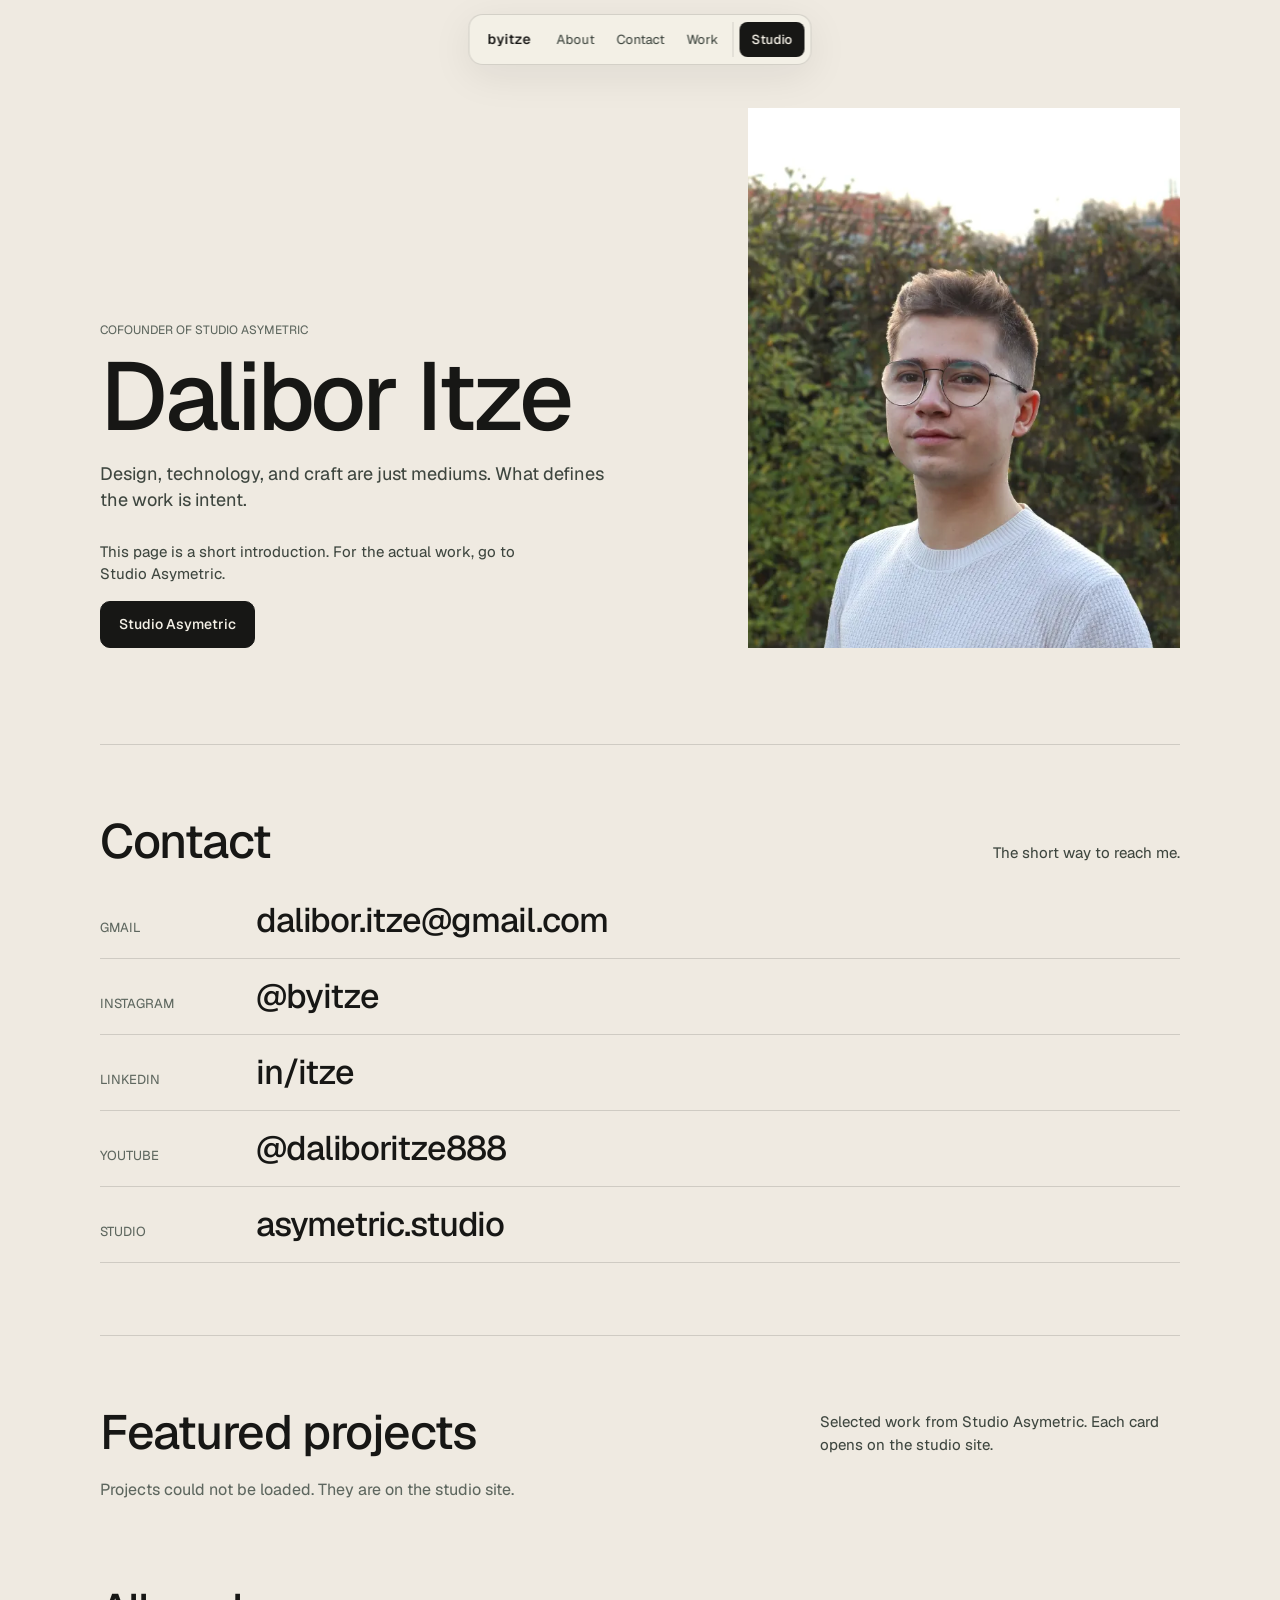
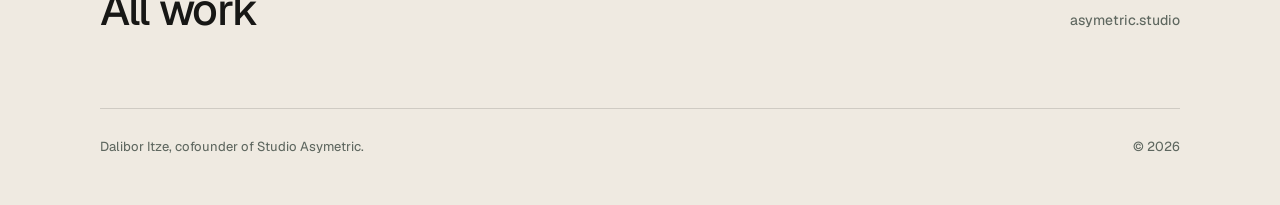
==== index.html @ c9abc685 "Add byitze.com one-pager with Coolify Dockerfile deploy. Personal landing page with CMS-backed featu" ====
<!DOCTYPE html>
<html lang="en">
<head>
  <meta charset="utf-8">
  <meta name="viewport" content="width=device-width, initial-scale=1">
  <title>Dalibor Itze — cofounder of Studio Asymetric</title>
  <meta name="author" content="Dalibor Itze">
  <meta name="description" content="Dalibor Itze is a cofounder of Studio Asymetric. A short page with a portrait, contact links, and featured studio projects.">
  <meta name="robots" content="index, follow, max-image-preview:large">
  <link rel="canonical" href="https://byitze.com/">
  <meta property="og:site_name" content="Dalibor Itze">
  <meta property="og:locale" content="en">
  <meta property="og:title" content="Dalibor Itze — cofounder of Studio Asymetric">
  <meta property="og:description" content="A short page about Dalibor Itze, with contact links and featured work from Studio Asymetric.">
  <meta property="og:image" content="https://byitze.com/images/dalibor-itze.webp">
  <meta property="og:url" content="https://byitze.com/">
  <meta property="og:type" content="profile">
  <meta name="twitter:card" content="summary">
  <meta name="twitter:title" content="Dalibor Itze — cofounder of Studio Asymetric">
  <meta name="twitter:description" content="A short page about Dalibor Itze, with contact links and featured work from Studio Asymetric.">
  <meta name="twitter:image" content="https://byitze.com/images/dalibor-itze.webp">
  <meta name="theme-color" content="#efeae1">
  <link rel="icon" href="/favicon.svg" type="image/svg+xml">
  <link rel="preload" href="/fonts/Geist-latin.woff2" as="font" type="font/woff2" crossorigin>
  <link rel="stylesheet" href="/css/site.css">
  <script type="application/ld+json">
  {
    "@context": "https://schema.org",
    "@graph": [
      {
        "@type": "Person",
        "@id": "https://byitze.com/#dalibor",
        "name": "Dalibor Itze",
        "url": "https://byitze.com/",
        "image": "https://byitze.com/images/dalibor-itze.webp",
        "jobTitle": "Cofounder",
        "email": "mailto:hello@byitze.com",
        "worksFor": { "@id": "https://byitze.com/#studio" },
        "sameAs": [
          "https://www.instagram.com/byitze/",
          "https://www.linkedin.com/in/itze/",
          "https://www.youtube.com/@daliboritze888",
          "https://asymetric.studio/"
        ]
      },
      {
        "@type": "Organization",
        "@id": "https://byitze.com/#studio",
        "name": "Studio Asymetric",
        "url": "https://asymetric.studio/"
      },
      {
        "@type": "WebSite",
        "@id": "https://byitze.com/#website",
        "url": "https://byitze.com/",
        "name": "Dalibor Itze",
        "inLanguage": "en",
        "description": "A short page about Dalibor Itze, cofounder of Studio Asymetric."
      }
    ]
  }
  </script>
</head>
<body>
  <a class="skip" href="#about">Skip to content</a>

  <header class="nav">
    <a class="brand" href="#about">byitze</a>
    <nav class="nav-links" aria-label="Page">
      <a href="#about">About</a>
      <a href="#contact">Contact</a>
      <a href="#work">Work</a>
    </nav>
    <a class="nav-studio" href="https://asymetric.studio/">Studio</a>
  </header>

  <main>
    <section class="intro" id="about">
      <div class="intro-copy">
        <p class="kicker">Cofounder of Studio Asymetric</p>
        <h1>Dalibor Itze</h1>
        <p class="lede">Design, technology, and craft are just mediums. What defines the work is intent.</p>
        <div class="intro-cta">
          <p class="intro-cta-text">This page is a short introduction. For the actual work, go to Studio Asymetric.</p>
          <a class="btn btn-primary" href="https://asymetric.studio/work/">Studio Asymetric</a>
        </div>
      </div>
      <figure class="portrait">
        <img src="/images/dalibor-itze.webp" alt="Dalibor Itze" width="750" height="1200">
      </figure>
    </section>

    <section class="block" id="contact">
      <div class="block-head">
        <h2>Contact</h2>
        <p>The short way to reach me.</p>
      </div>
      <ul class="tree">
        <li>
          <a href="mailto:dalibor.itze@gmail.com">
            <span class="tree-label">Gmail</span>
            <span class="tree-value">dalibor.itze@gmail.com</span>
          </a>
        </li>
        <li>
          <a href="https://www.instagram.com/byitze/">
            <span class="tree-label">Instagram</span>
            <span class="tree-value">@byitze</span>
          </a>
        </li>
        <li>
          <a href="https://www.linkedin.com/in/itze/">
            <span class="tree-label">LinkedIn</span>
            <span class="tree-value">in/itze</span>
          </a>
        </li>
        <li>
          <a href="https://www.youtube.com/@daliboritze888">
            <span class="tree-label">YouTube</span>
            <span class="tree-value">@daliboritze888</span>
          </a>
        </li>
        <li>
          <a href="https://asymetric.studio/">
            <span class="tree-label">Studio</span>
            <span class="tree-value">asymetric.studio</span>
          </a>
        </li>
      </ul>
    </section>

    <section class="block" id="work">
      <div class="block-head">
        <h2>Featured projects</h2>
        <p>Selected work from Studio Asymetric. Each card opens on the studio site.</p>
      </div>
      <div id="projects" class="projects" aria-live="polite">
        <p class="status">Loading projects.</p>
      </div>
      <noscript>
        <p class="status"><a href="https://asymetric.studio/work/">See the work on asymetric.studio</a></p>
      </noscript>
      <a class="all-work" href="https://asymetric.studio/work/">
        <span>All work</span>
        <span class="all-work-go">asymetric.studio</span>
      </a>
    </section>
  </main>

  <footer class="footer">
    <p>Dalibor Itze, cofounder of Studio Asymetric.</p>
    <p>© <span id="year">2026</span></p>
  </footer>

  <script src="/js/site.js"></script>
</body>
</html>
---- css/site.css ----
@font-face {
  font-family: Geist;
  src: url("/fonts/Geist-latin.woff2") format("woff2");
  font-weight: 100 900;
  font-style: normal;
  font-display: swap;
  unicode-range: U+0000-00FF, U+0131, U+0152-0153, U+02BB-02BC, U+02C6, U+02DA, U+02DC, U+0304, U+0308, U+0329, U+2000-206F, U+20AC, U+2122, U+2191, U+2193, U+2212, U+2215, U+FEFF, U+FFFD;
}

@font-face {
  font-family: Geist;
  src: url("/fonts/Geist-latin-ext.woff2") format("woff2");
  font-weight: 100 900;
  font-style: normal;
  font-display: swap;
  unicode-range: U+0100-02BA, U+02BD-02C5, U+02C7-02CC, U+02CE-02D7, U+02DD-02FF, U+0304, U+0308, U+0329, U+1D00-1DBF, U+1E00-1E9F, U+1EF2-1EFF, U+2020, U+20A0-20AB, U+20AD-20C0, U+2113, U+2C60-2C7F, U+A720-A7FF;
}

:root {
  --paper: #efeae1;
  --sheet: #e7e1d6;
  --plaster: #e6e0d4;
  --cream: #f4f0e6;
  --ink: #171715;
  --muted: #5e675f;
  --body: #3e463f;
  --line: rgba(20, 20, 19, 0.14);
  --red: #e23b2a;
  --nav-h: 76px;
  color-scheme: light;
}

*,
*::before,
*::after { box-sizing: border-box; }

html {
  scroll-behavior: smooth;
  scroll-padding-top: 96px;
}

body {
  margin: 0;
  background: var(--paper);
  color: var(--ink);
  font-family: Geist, "Segoe UI", system-ui, sans-serif;
  font-weight: 430;
  font-size: 16px;
  line-height: 1.5;
  text-rendering: optimizeLegibility;
}

::selection {
  background: var(--red);
  color: var(--cream);
}

:focus-visible {
  outline: 2px solid var(--red);
  outline-offset: 3px;
}

img { max-width: 100%; height: auto; display: block; }

a { color: inherit; }

.skip {
  position: absolute;
  left: 12px;
  top: -48px;
  background: var(--ink);
  color: var(--cream);
  padding: 8px 12px;
  z-index: 40;
}

.skip:focus { top: 10px; }

.nav {
  position: fixed;
  top: 14px;
  left: 50%;
  transform: translateX(-50%);
  z-index: 20;
  width: max-content;
  max-width: calc(100% - 20px);
  display: flex;
  align-items: center;
  gap: 4px;
  padding: 6px;
  border-radius: 14px;
  background: rgba(244, 240, 230, 0.92);
  border: 1px solid var(--line);
  box-shadow: 0 10px 40px rgba(23, 23, 21, 0.08);
  backdrop-filter: blur(16px);
}

.brand,
.nav-links a,
.nav-studio {
  text-decoration: none;
  border-radius: 8px;
}

.brand {
  padding: 8px 12px;
  font-size: 14px;
  font-weight: 560;
}

.nav-links {
  display: flex;
  align-items: center;
  gap: 2px;
  padding-right: 4px;
  border-right: 1px solid var(--line);
}

.nav-links a {
  padding: 8px 10px;
  font-size: 13px;
  color: var(--body);
}

.nav-links a:hover,
.brand:hover {
  background: rgba(23, 23, 21, 0.06);
  color: var(--ink);
}

.nav-studio {
  margin-left: 2px;
  padding: 8px 12px;
  background: var(--ink);
  color: var(--cream);
  font-size: 13px;
  font-weight: 520;
}

.nav-studio:hover {
  background: var(--red);
  color: var(--cream);
}

main {
  width: min(1080px, calc(100% - 40px));
  margin: 0 auto;
  padding-top: 108px;
}

.intro {
  display: grid;
  grid-template-columns: minmax(0, 1.15fr) minmax(240px, 0.85fr);
  gap: clamp(28px, 5vw, 72px);
  align-items: end;
  padding-bottom: clamp(48px, 8vw, 96px);
}

.kicker {
  margin: 0 0 14px;
  font-size: 12px;
  text-transform: uppercase;
  letter-spacing: 0;
  color: var(--muted);
}

h1 {
  margin: 0;
  font-size: clamp(56px, 8vw, 96px);
  font-weight: 500;
  line-height: 0.9;
  letter-spacing: -0.035em;
}

.lede {
  max-width: 28em;
  margin: 22px 0 0;
  color: var(--body);
  font-size: 18px;
  line-height: 1.45;
}

.intro-cta {
  margin-top: 28px;
  max-width: 28em;
}

.intro-cta-text {
  margin: 0 0 16px;
  color: var(--body);
  font-size: 15px;
  line-height: 1.45;
}

.btn {
  display: inline-block;
  padding: 12px 18px;
  border-radius: 10px;
  font-size: 14px;
  font-weight: 520;
  text-decoration: none;
  border: 1px solid transparent;
}

.btn-primary {
  background: var(--ink);
  color: var(--cream);
  border-color: var(--ink);
}

.btn-primary:hover {
  background: var(--red);
  border-color: var(--red);
  color: var(--cream);
}

.portrait {
  margin: 0;
  background: var(--plaster);
}

.portrait img {
  width: 100%;
  aspect-ratio: 4 / 5;
  object-fit: cover;
  object-position: center 18%;
}

.block {
  padding: clamp(36px, 6vw, 72px) 0;
  border-top: 1px solid var(--line);
}

.block-head {
  display: grid;
  grid-template-columns: 1fr 1fr;
  gap: 24px;
  align-items: end;
  margin-bottom: 8px;
}

.block-head h2 {
  margin: 0;
  font-size: clamp(32px, 4vw, 48px);
  font-weight: 500;
  letter-spacing: -0.03em;
  line-height: 1;
}

.block-head p {
  margin: 0;
  max-width: 36ch;
  justify-self: end;
  color: var(--body);
  font-size: 15px;
}

.tree {
  list-style: none;
  margin: 18px 0 0;
  padding: 0;
}

.tree a {
  display: grid;
  grid-template-columns: 140px 1fr;
  gap: 16px;
  align-items: baseline;
  padding: 18px 0;
  border-bottom: 1px solid var(--line);
  text-decoration: none;
}

.tree-label {
  font-size: 13px;
  text-transform: uppercase;
  color: var(--muted);
}

.tree-value {
  font-size: clamp(22px, 3vw, 34px);
  font-weight: 500;
  letter-spacing: -0.03em;
  line-height: 1.15;
}

.tree a:hover .tree-value { color: var(--red); }

.projects { min-height: 80px; }

.status {
  margin: 22px 0;
  color: var(--muted);
}

.status a { color: var(--ink); }

.card {
  display: grid;
  grid-template-columns: 168px minmax(0, 1fr) auto;
  gap: 22px;
  align-items: center;
  padding: 16px 0;
  border-bottom: 1px solid var(--line);
  text-decoration: none;
  color: inherit;
}

.card-media {
  background: var(--plaster);
  overflow: hidden;
  aspect-ratio: 16 / 10;
}

.card-media img {
  width: 100%;
  height: 100%;
  object-fit: cover;
  transition: transform 0.7s cubic-bezier(0.22, 1, 0.36, 1);
}

.card:hover .card-media img { transform: scale(1.04); }

.card-type {
  margin: 0 0 4px;
  font-size: 12px;
  text-transform: uppercase;
  color: var(--muted);
}

.card-title {
  margin: 0;
  font-size: clamp(22px, 2.4vw, 32px);
  font-weight: 500;
  letter-spacing: -0.03em;
  line-height: 1.1;
}

.card-meta {
  margin: 6px 0 0;
  color: var(--body);
  font-size: 14px;
}

.card-go {
  border: 1px solid var(--line);
  border-radius: 8px;
  padding: 7px 12px;
  font-size: 13px;
  color: var(--body);
}

.card:hover .card-title { color: var(--red); }

.card:hover .card-go {
  background: var(--ink);
  border-color: var(--ink);
  color: var(--cream);
}

.card-fallback {
  width: 100%;
  height: 100%;
  background:
    linear-gradient(135deg, transparent 48%, rgba(23, 23, 21, 0.08) 48%, rgba(23, 23, 21, 0.08) 52%, transparent 52%),
    var(--sheet);
}

.all-work {
  display: flex;
  justify-content: space-between;
  align-items: baseline;
  gap: 16px;
  margin-top: 8px;
  padding: 22px 0 4px;
  text-decoration: none;
  font-size: clamp(28px, 4vw, 44px);
  font-weight: 500;
  letter-spacing: -0.03em;
  line-height: 1;
}

.all-work-go {
  font-size: 14px;
  font-weight: 450;
  letter-spacing: 0;
  color: var(--muted);
}

.all-work:hover { color: var(--red); }
.all-work:hover .all-work-go { color: var(--red); }

.footer {
  width: min(1080px, calc(100% - 40px));
  margin: 0 auto;
  padding: 28px 0 48px;
  display: flex;
  justify-content: space-between;
  gap: 16px;
  border-top: 1px solid var(--line);
  color: var(--muted);
  font-size: 13px;
}

.footer p { margin: 0; }

@media (max-width: 800px) {
  .intro,
  .block-head {
    grid-template-columns: 1fr;
  }

  .portrait {
    order: -1;
    max-width: 420px;
  }

  .block-head p { justify-self: start; }

  .card {
    grid-template-columns: 108px minmax(0, 1fr);
    gap: 14px;
  }

  .card-go { display: none; }
}

@media (max-width: 560px) {
  .nav { gap: 0; padding: 5px; }
  .brand { padding: 8px 8px; }
  .nav-links a { padding: 8px 7px; }
  .nav-studio { padding: 8px 10px; }

  .tree a { grid-template-columns: 1fr; gap: 2px; }

  .footer { flex-direction: column; }
}

@media (prefers-reduced-motion: reduce) {
  html { scroll-behavior: auto; }
  .card-media img { transition: none; }
  .card:hover .card-media img { transform: none; }
}
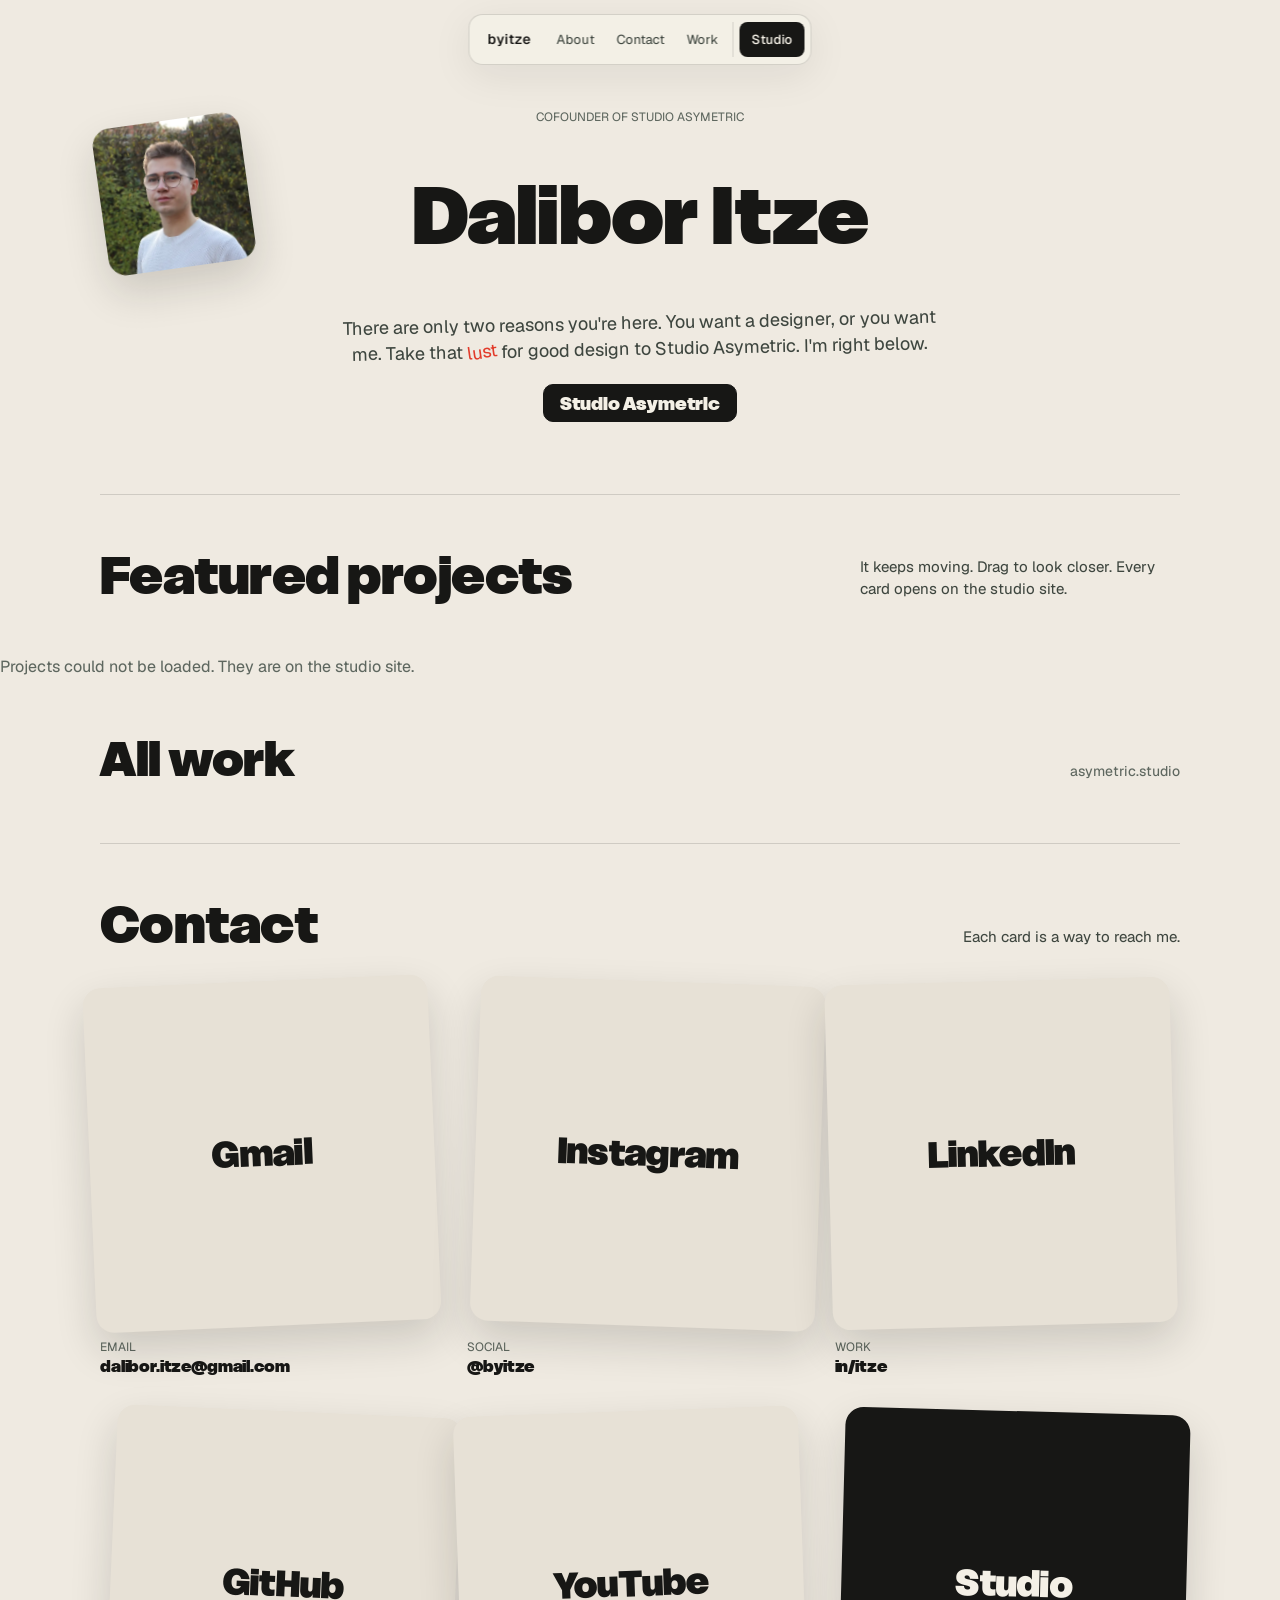
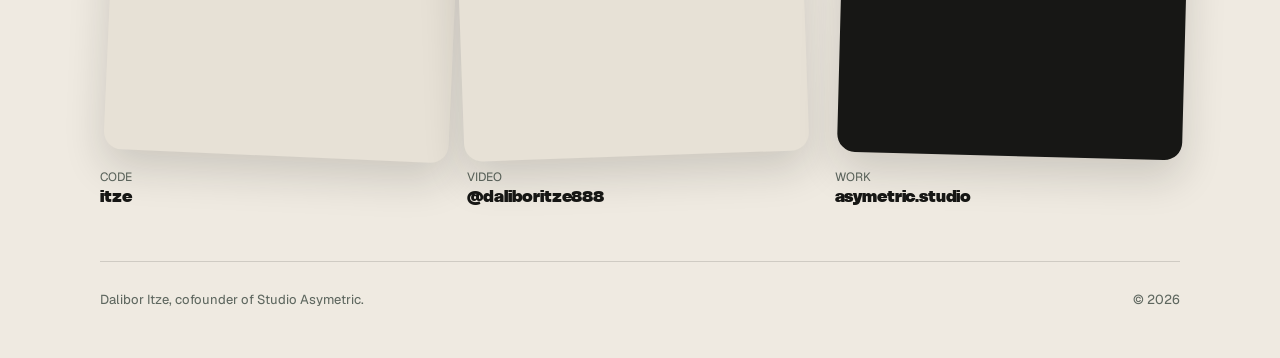
==== commit 7d8e4aa9: "Redesign the one-pager with interactive reels, Lenis scroll, and updated contact. Ship Delight displ" ====
--- a/index.html
+++ b/index.html
@@ -21,8 +21,10 @@
   <meta name="twitter:image" content="https://byitze.com/images/dalibor-itze.webp">
   <meta name="theme-color" content="#efeae1">
   <link rel="icon" href="/favicon.svg" type="image/svg+xml">
+  <link rel="preload" href="/fonts/Delight-Black.woff2" as="font" type="font/woff2" crossorigin>
   <link rel="preload" href="/fonts/Geist-latin.woff2" as="font" type="font/woff2" crossorigin>
-  <link rel="stylesheet" href="/css/site.css">
+  <link rel="stylesheet" href="/css/lenis.css">
+  <link rel="stylesheet" href="/css/site.css?v=18">
   <script type="application/ld+json">
   {
     "@context": "https://schema.org",
@@ -39,6 +41,7 @@
         "sameAs": [
           "https://www.instagram.com/byitze/",
           "https://www.linkedin.com/in/itze/",
+          "https://github.com/itze",
           "https://www.youtube.com/@daliboritze888",
           "https://asymetric.studio/"
         ]
@@ -75,67 +78,27 @@
   </header>
 
   <main>
-    <section class="intro" id="about">
-      <div class="intro-copy">
-        <p class="kicker">Cofounder of Studio Asymetric</p>
+    <section class="hero" id="about">
+      <p class="kicker">Cofounder of Studio Asymetric</p>
+      <div class="hero-stage">
         <h1>Dalibor Itze</h1>
-        <p class="lede">Design, technology, and craft are just mediums. What defines the work is intent.</p>
-        <div class="intro-cta">
-          <p class="intro-cta-text">This page is a short introduction. For the actual work, go to Studio Asymetric.</p>
-          <a class="btn btn-primary" href="https://asymetric.studio/work/">Studio Asymetric</a>
-        </div>
+        <div class="stickers" id="stickers"></div>
       </div>
-      <figure class="portrait">
-        <img src="/images/dalibor-itze.webp" alt="Dalibor Itze" width="750" height="1200">
-      </figure>
+      <p class="lede">There are only two reasons you're here. You want a designer, or you want me. Take that <em class="lust">lust</em> for good design to Studio Asymetric. I'm right below.</p>
+      <div class="intro-cta">
+        <a class="btn btn-primary" href="https://asymetric.studio/work/">Studio Asymetric</a>
+      </div>
     </section>
 
-    <section class="block" id="contact">
-      <div class="block-head">
-        <h2>Contact</h2>
-        <p>The short way to reach me.</p>
-      </div>
-      <ul class="tree">
-        <li>
-          <a href="mailto:dalibor.itze@gmail.com">
-            <span class="tree-label">Gmail</span>
-            <span class="tree-value">dalibor.itze@gmail.com</span>
-          </a>
-        </li>
-        <li>
-          <a href="https://www.instagram.com/byitze/">
-            <span class="tree-label">Instagram</span>
-            <span class="tree-value">@byitze</span>
-          </a>
-        </li>
-        <li>
-          <a href="https://www.linkedin.com/in/itze/">
-            <span class="tree-label">LinkedIn</span>
-            <span class="tree-value">in/itze</span>
-          </a>
-        </li>
-        <li>
-          <a href="https://www.youtube.com/@daliboritze888">
-            <span class="tree-label">YouTube</span>
-            <span class="tree-value">@daliboritze888</span>
-          </a>
-        </li>
-        <li>
-          <a href="https://asymetric.studio/">
-            <span class="tree-label">Studio</span>
-            <span class="tree-value">asymetric.studio</span>
-          </a>
-        </li>
-      </ul>
-    </section>
-
-    <section class="block" id="work">
+    <section class="block work-block" id="work">
       <div class="block-head">
         <h2>Featured projects</h2>
-        <p>Selected work from Studio Asymetric. Each card opens on the studio site.</p>
+        <p>It keeps moving. Drag to look closer. Every card opens on the studio site.</p>
       </div>
-      <div id="projects" class="projects" aria-live="polite">
-        <p class="status">Loading projects.</p>
+      <div class="reel" id="reel">
+        <div id="projects" class="reel-track">
+          <p class="status">Loading projects.</p>
+        </div>
       </div>
       <noscript>
         <p class="status"><a href="https://asymetric.studio/work/">See the work on asymetric.studio</a></p>
@@ -145,6 +108,46 @@
         <span class="all-work-go">asymetric.studio</span>
       </a>
     </section>
+
+    <section class="block" id="contact">
+      <div class="block-head">
+        <h2>Contact</h2>
+        <p>Each card is a way to reach me.</p>
+      </div>
+      <div class="contact-grid">
+        <a class="reel-card contact-card" href="mailto:dalibor.itze@gmail.com">
+          <div class="reel-frame contact-face" style="--rest:-2.5deg"><span>Gmail</span></div>
+          <p class="reel-type">Email</p>
+          <h3 class="reel-title">dalibor.itze@gmail.com</h3>
+        </a>
+        <a class="reel-card contact-card" href="https://www.instagram.com/byitze/">
+          <div class="reel-frame contact-face" style="--rest:2deg"><span>Instagram</span></div>
+          <p class="reel-type">Social</p>
+          <h3 class="reel-title">@byitze</h3>
+        </a>
+        <a class="reel-card contact-card" href="https://www.linkedin.com/in/itze/">
+          <div class="reel-frame contact-face" style="--rest:-1.5deg"><span>LinkedIn</span></div>
+          <p class="reel-type">Work</p>
+          <h3 class="reel-title">in/itze</h3>
+        </a>
+        <a class="reel-card contact-card" href="https://github.com/itze">
+          <div class="reel-frame contact-face" style="--rest:2.5deg"><span>GitHub</span></div>
+          <p class="reel-type">Code</p>
+          <h3 class="reel-title">itze</h3>
+        </a>
+        <a class="reel-card contact-card" href="https://www.youtube.com/@daliboritze888">
+          <div class="reel-frame contact-face" style="--rest:-2deg"><span>YouTube</span></div>
+          <p class="reel-type">Video</p>
+          <h3 class="reel-title">@daliboritze888</h3>
+        </a>
+        <a class="reel-card contact-card contact-ink" href="https://asymetric.studio/">
+          <div class="reel-frame contact-face" style="--rest:1.5deg"><span>Studio</span></div>
+          <p class="reel-type">Work</p>
+          <h3 class="reel-title">asymetric.studio</h3>
+        </a>
+      </div>
+    </section>
+
   </main>
 
   <footer class="footer">
@@ -152,6 +155,7 @@
     <p>© <span id="year">2026</span></p>
   </footer>
 
-  <script src="/js/site.js"></script>
+  <script src="/js/lenis.min.js"></script>
+  <script src="/js/site.js?v=11"></script>
 </body>
 </html>
--- a/css/lenis.css
+++ b/css/lenis.css
@@ -0,0 +1 @@
+html.lenis,html.lenis body{height:auto}.lenis:not(.lenis-autoToggle).lenis-stopped{overflow:clip}.lenis [data-lenis-prevent],.lenis [data-lenis-prevent-wheel],.lenis [data-lenis-prevent-touch]{overscroll-behavior:contain}.lenis.lenis-smooth iframe{pointer-events:none}.lenis.lenis-autoToggle{transition-property:overflow;transition-duration:1ms;transition-behavior:allow-discrete}
--- a/css/site.css
+++ b/css/site.css
@@ -1,3 +1,11 @@
+@font-face {
+  font-family: Delight;
+  src: url("/fonts/Delight-Black.woff2") format("woff2");
+  font-weight: 900;
+  font-style: normal;
+  font-display: swap;
+}
+
 @font-face {
   font-family: Geist;
   src: url("/fonts/Geist-latin.woff2") format("woff2");
@@ -26,7 +34,7 @@
   --body: #3e463f;
   --line: rgba(20, 20, 19, 0.14);
   --red: #e23b2a;
-  --nav-h: 76px;
+  --shadow: 0 18px 40px rgba(23, 23, 21, 0.16);
   color-scheme: light;
 }
 
@@ -35,12 +43,16 @@
 *::after { box-sizing: border-box; }
 
 html {
-  scroll-behavior: smooth;
   scroll-padding-top: 96px;
+}
+
+html.lenis {
+  scroll-behavior: auto;
 }
 
 body {
   margin: 0;
+  overflow-x: clip;
   background: var(--paper);
   color: var(--ink);
   font-family: Geist, "Segoe UI", system-ui, sans-serif;
@@ -60,7 +72,7 @@
   outline-offset: 3px;
 }
 
-img { max-width: 100%; height: auto; display: block; }
+img { max-width: 100%; display: block; }
 
 a { color: inherit; }
 
@@ -81,7 +93,7 @@
   top: 14px;
   left: 50%;
   transform: translateX(-50%);
-  z-index: 20;
+  z-index: 30;
   width: max-content;
   max-width: calc(100% - 20px);
   display: flex;
@@ -148,56 +160,145 @@
   padding-top: 108px;
 }
 
-.intro {
-  display: grid;
-  grid-template-columns: minmax(0, 1.15fr) minmax(240px, 0.85fr);
-  gap: clamp(28px, 5vw, 72px);
-  align-items: end;
-  padding-bottom: clamp(48px, 8vw, 96px);
+h1,
+h2,
+.reel-title,
+.all-work,
+.btn {
+  font-family: Delight, Geist, sans-serif;
+  font-weight: 900;
+  font-synthesis: none;
+  letter-spacing: -0.01em;
 }
 
 .kicker {
-  margin: 0 0 14px;
+  margin: 0;
+  text-align: center;
   font-size: 12px;
   text-transform: uppercase;
-  letter-spacing: 0;
   color: var(--muted);
+}
+
+.hero { padding-bottom: clamp(36px, 6vw, 72px); }
+
+.hero-stage {
+  position: relative;
+  display: grid;
+  place-items: center;
+  margin: 10px 0 8px;
+  padding: 42px 0 28px;
 }
 
 h1 {
   margin: 0;
-  font-size: clamp(56px, 8vw, 96px);
-  font-weight: 500;
-  line-height: 0.9;
-  letter-spacing: -0.035em;
+  position: relative;
+  z-index: 1;
+  max-width: 100%;
+  font-size: clamp(44px, 6.4vw, 80px);
+  line-height: 0.95;
+  letter-spacing: -0.01em;
+  text-align: center;
+}
+
+.stickers {
+  position: absolute;
+  inset: -6% 0 -10%;
+  z-index: 2;
+  pointer-events: none;
+}
+
+.sticker {
+  position: absolute;
+  left: var(--x);
+  top: var(--y);
+  width: clamp(84px, 13vw, 148px);
+  aspect-ratio: 1;
+  border-radius: 18px;
+  overflow: hidden;
+  pointer-events: auto;
+  cursor: grab;
+  touch-action: none;
+  background: var(--plaster);
+  box-shadow: var(--shadow);
+  opacity: 0;
+  transform: translate3d(calc(var(--dx, 0px) + var(--mx, 0px)), calc(var(--dy, 0px) + var(--my, 0px)), 0) rotate(calc(var(--rest) + var(--spin, 0deg)));
+  transition: transform 0.55s cubic-bezier(0.2, 0.8, 0.2, 1), box-shadow 0.4s ease;
+  animation: sticker-in 0.7s cubic-bezier(0.16, 1.15, 0.4, 1) forwards;
+  animation-delay: calc(var(--i) * 70ms + 120ms);
+}
+
+.sticker img {
+  width: 100%;
+  height: 100%;
+  object-fit: cover;
+}
+
+.sticker:hover {
+  z-index: 4;
+  box-shadow: 0 26px 50px rgba(23, 23, 21, 0.22);
+  transform: translate3d(calc(var(--dx, 0px) + var(--mx, 0px)), calc(var(--dy, 0px) + var(--my, 0px) - 8px), 0) rotate(calc(var(--rest) + var(--spin, 0deg))) scale(1.06);
+}
+
+.sticker.is-held {
+  z-index: 5;
+  cursor: grabbing;
+  transition: none;
+  box-shadow: 0 28px 46px rgba(23, 23, 21, 0.28);
+  transform: translate3d(calc(var(--dx, 0px) + var(--mx, 0px)), calc(var(--dy, 0px) + var(--my, 0px)), 0) rotate(calc(var(--rest) + var(--spin, 0deg) + var(--peel, 0deg))) scale(1.08);
+}
+
+.sticker-fallback {
+  width: 100%;
+  height: 100%;
+  background:
+    linear-gradient(135deg, transparent 46%, rgba(23, 23, 21, 0.16) 46% 54%, transparent 54%),
+    var(--sheet);
+}
+
+@keyframes sticker-in {
+  from { opacity: 0; }
+  to { opacity: 1; }
+}
+
+.lede,
+.intro-cta {
+  position: relative;
+  z-index: 3;
+  max-width: 34em;
+  margin-left: auto;
+  margin-right: auto;
+  text-align: center;
 }
 
 .lede {
-  max-width: 28em;
-  margin: 22px 0 0;
+  margin-top: 28px;
   color: var(--body);
   font-size: 18px;
   line-height: 1.45;
-}
-
-.intro-cta {
-  margin-top: 28px;
-  max-width: 28em;
-}
-
-.intro-cta-text {
-  margin: 0 0 16px;
-  color: var(--body);
-  font-size: 15px;
-  line-height: 1.45;
-}
+  transform: rotate(-1.15deg);
+}
+
+.lust {
+  color: var(--red);
+  font-style: normal;
+  display: inline-block;
+  transform: rotate(-7deg);
+  transition: transform 0.35s cubic-bezier(0.2, 0.8, 0.2, 1);
+}
+
+.lust:hover {
+  transform: rotate(-14deg) translateY(-3px);
+}
+
+.intro-cta { margin-top: 22px; }
 
 .btn {
   display: inline-block;
-  padding: 12px 18px;
+  padding: 10px 16px 8px;
   border-radius: 10px;
-  font-size: 14px;
-  font-weight: 520;
+  font-size: 18px;
+  letter-spacing: 0;
+  line-height: 1;
   text-decoration: none;
   border: 1px solid transparent;
 }
@@ -214,20 +315,8 @@
   color: var(--cream);
 }
 
-.portrait {
-  margin: 0;
-  background: var(--plaster);
-}
-
-.portrait img {
-  width: 100%;
-  aspect-ratio: 4 / 5;
-  object-fit: cover;
-  object-position: center 18%;
-}
-
 .block {
-  padding: clamp(36px, 6vw, 72px) 0;
+  padding: clamp(28px, 5vw, 56px) 0;
   border-top: 1px solid var(--line);
 }
 
@@ -236,134 +325,141 @@
   grid-template-columns: 1fr 1fr;
   gap: 24px;
   align-items: end;
-  margin-bottom: 8px;
 }
 
 .block-head h2 {
   margin: 0;
-  font-size: clamp(32px, 4vw, 48px);
-  font-weight: 500;
-  letter-spacing: -0.03em;
-  line-height: 1;
+  font-size: clamp(36px, 4.6vw, 52px);
+  letter-spacing: -0.01em;
+  line-height: 0.95;
 }
 
 .block-head p {
   margin: 0;
-  max-width: 36ch;
+  max-width: 32ch;
   justify-self: end;
   color: var(--body);
   font-size: 15px;
 }
 
-.tree {
-  list-style: none;
-  margin: 18px 0 0;
-  padding: 0;
-}
-
-.tree a {
-  display: grid;
-  grid-template-columns: 140px 1fr;
-  gap: 16px;
-  align-items: baseline;
-  padding: 18px 0;
-  border-bottom: 1px solid var(--line);
-  text-decoration: none;
-}
-
-.tree-label {
-  font-size: 13px;
-  text-transform: uppercase;
+.work-block { overflow: visible; }
+
+.reel {
+  margin: 18px calc(50% - 50vw) 0;
+  width: 100vw;
+  overflow: hidden;
+  cursor: grab;
+  touch-action: pan-y;
+  user-select: none;
+  padding: 28px 0 48px;
+}
+
+.reel.is-drag { cursor: grabbing; }
+.reel.is-drag .reel-frame,
+.reel.is-loop .reel-frame { transition: none; }
+.reel.is-drag .reel-card { pointer-events: none; }
+
+.reel-track {
+  display: flex;
+  align-items: flex-start;
+  gap: 22px;
+  width: max-content;
+  will-change: transform;
+}
+
+.status {
+  margin: 8px 0 0;
   color: var(--muted);
 }
 
-.tree-value {
-  font-size: clamp(22px, 3vw, 34px);
-  font-weight: 500;
-  letter-spacing: -0.03em;
-  line-height: 1.15;
-}
-
-.tree a:hover .tree-value { color: var(--red); }
-
-.projects { min-height: 80px; }
-
-.status {
-  margin: 22px 0;
-  color: var(--muted);
-}
-
-.status a { color: var(--ink); }
-
-.card {
-  display: grid;
-  grid-template-columns: 168px minmax(0, 1fr) auto;
-  gap: 22px;
-  align-items: center;
-  padding: 16px 0;
-  border-bottom: 1px solid var(--line);
+.reel-card {
+  flex: 0 0 clamp(240px, 34vw, 420px);
   text-decoration: none;
   color: inherit;
-}
-
-.card-media {
+  -webkit-user-drag: none;
+}
+
+.reel-frame {
+  position: relative;
+  border-radius: 18px;
+  overflow: hidden;
   background: var(--plaster);
-  overflow: hidden;
-  aspect-ratio: 16 / 10;
-}
-
-.card-media img {
+  box-shadow: var(--shadow);
+  transform: translateY(var(--lift, 0px)) rotate(calc(var(--tilt, 0deg) + var(--rest, 0deg)));
+  transform-origin: center 120%;
+  transition: transform 0.45s cubic-bezier(0.2, 0.8, 0.2, 1);
+}
+
+.reel-frame img,
+.reel-frame .sticker-fallback {
   width: 100%;
-  height: 100%;
+  aspect-ratio: 1;
   object-fit: cover;
-  transition: transform 0.7s cubic-bezier(0.22, 1, 0.36, 1);
-}
-
-.card:hover .card-media img { transform: scale(1.04); }
-
-.card-type {
-  margin: 0 0 4px;
+}
+
+.reel-card:hover .reel-frame {
+  transform: translateY(calc(var(--lift, 0px) - 10px)) rotate(calc(var(--tilt, 0deg) + var(--rest, 0deg))) scale(1.03);
+}
+
+.contact-grid {
+  display: grid;
+  grid-template-columns: repeat(3, minmax(0, 1fr));
+  gap: 36px 22px;
+  margin-top: 32px;
+}
+
+.contact-card {
+  display: block;
+  min-width: 0;
+}
+
+.contact-face {
+  display: grid;
+  place-items: center;
+  aspect-ratio: 1;
+  padding: 18px;
+  background: var(--sheet);
+  container-type: inline-size;
+  text-align: center;
+}
+
+.contact-face span {
+  font-family: Delight, Geist, sans-serif;
+  font-weight: 900;
+  font-size: clamp(22px, 16cqi, 36px);
+  letter-spacing: -0.02em;
+  line-height: 0.85;
+}
+
+.contact-card .reel-title {
+  font-size: 16px;
+  line-height: 1.05;
+  overflow-wrap: anywhere;
+}
+
+.contact-ink .contact-face {
+  background: var(--ink);
+  color: var(--cream);
+}
+
+.reel-type {
+  margin: 12px 0 0;
   font-size: 12px;
   text-transform: uppercase;
   color: var(--muted);
 }
 
-.card-title {
-  margin: 0;
-  font-size: clamp(22px, 2.4vw, 32px);
-  font-weight: 500;
-  letter-spacing: -0.03em;
-  line-height: 1.1;
-}
-
-.card-meta {
-  margin: 6px 0 0;
+.reel-title {
+  margin: 2px 0 0;
+  font-size: clamp(22px, 2.2vw, 28px);
+  line-height: 1;
+  letter-spacing: -0.01em;
+}
+
+.reel-meta {
+  margin: 4px 0 0;
   color: var(--body);
   font-size: 14px;
-}
-
-.card-go {
-  border: 1px solid var(--line);
-  border-radius: 8px;
-  padding: 7px 12px;
-  font-size: 13px;
-  color: var(--body);
-}
-
-.card:hover .card-title { color: var(--red); }
-
-.card:hover .card-go {
-  background: var(--ink);
-  border-color: var(--ink);
-  color: var(--cream);
-}
-
-.card-fallback {
-  width: 100%;
-  height: 100%;
-  background:
-    linear-gradient(135deg, transparent 48%, rgba(23, 23, 21, 0.08) 48%, rgba(23, 23, 21, 0.08) 52%, transparent 52%),
-    var(--sheet);
 }
 
 .all-work {
@@ -371,23 +467,23 @@
   justify-content: space-between;
   align-items: baseline;
   gap: 16px;
-  margin-top: 8px;
-  padding: 22px 0 4px;
+  padding: 8px 0 4px;
   text-decoration: none;
-  font-size: clamp(28px, 4vw, 44px);
-  font-weight: 500;
-  letter-spacing: -0.03em;
+  font-size: clamp(32px, 4.2vw, 48px);
+  letter-spacing: -0.01em;
   line-height: 1;
 }
 
 .all-work-go {
+  font-family: Geist, sans-serif;
   font-size: 14px;
   font-weight: 450;
   letter-spacing: 0;
+  text-transform: none;
   color: var(--muted);
 }
 
-.all-work:hover { color: var(--red); }
+.all-work:hover,
 .all-work:hover .all-work-go { color: var(--red); }
 
 .footer {
@@ -405,39 +501,26 @@
 .footer p { margin: 0; }
 
 @media (max-width: 800px) {
-  .intro,
-  .block-head {
-    grid-template-columns: 1fr;
-  }
-
-  .portrait {
-    order: -1;
-    max-width: 420px;
-  }
-
+  .block-head { grid-template-columns: 1fr; }
   .block-head p { justify-self: start; }
-
-  .card {
-    grid-template-columns: 108px minmax(0, 1fr);
-    gap: 14px;
-  }
-
-  .card-go { display: none; }
+  .contact-grid { grid-template-columns: 1fr 1fr; }
+  h1 { font-size: clamp(40px, 11vw, 56px); }
+  .sticker { width: 76px; border-radius: 14px; }
 }
 
 @media (max-width: 560px) {
   .nav { gap: 0; padding: 5px; }
-  .brand { padding: 8px 8px; }
+  .brand { padding: 8px; }
   .nav-links a { padding: 8px 7px; }
   .nav-studio { padding: 8px 10px; }
-
-  .tree a { grid-template-columns: 1fr; gap: 2px; }
-
   .footer { flex-direction: column; }
 }
 
 @media (prefers-reduced-motion: reduce) {
   html { scroll-behavior: auto; }
-  .card-media img { transition: none; }
-  .card:hover .card-media img { transform: none; }
-}
+  .sticker,
+  .reel-frame,
+  .reel-card:hover .reel-frame,
+  .lust { animation: none; transition: none; }
+  .sticker { animation: none; opacity: 1; }
+}
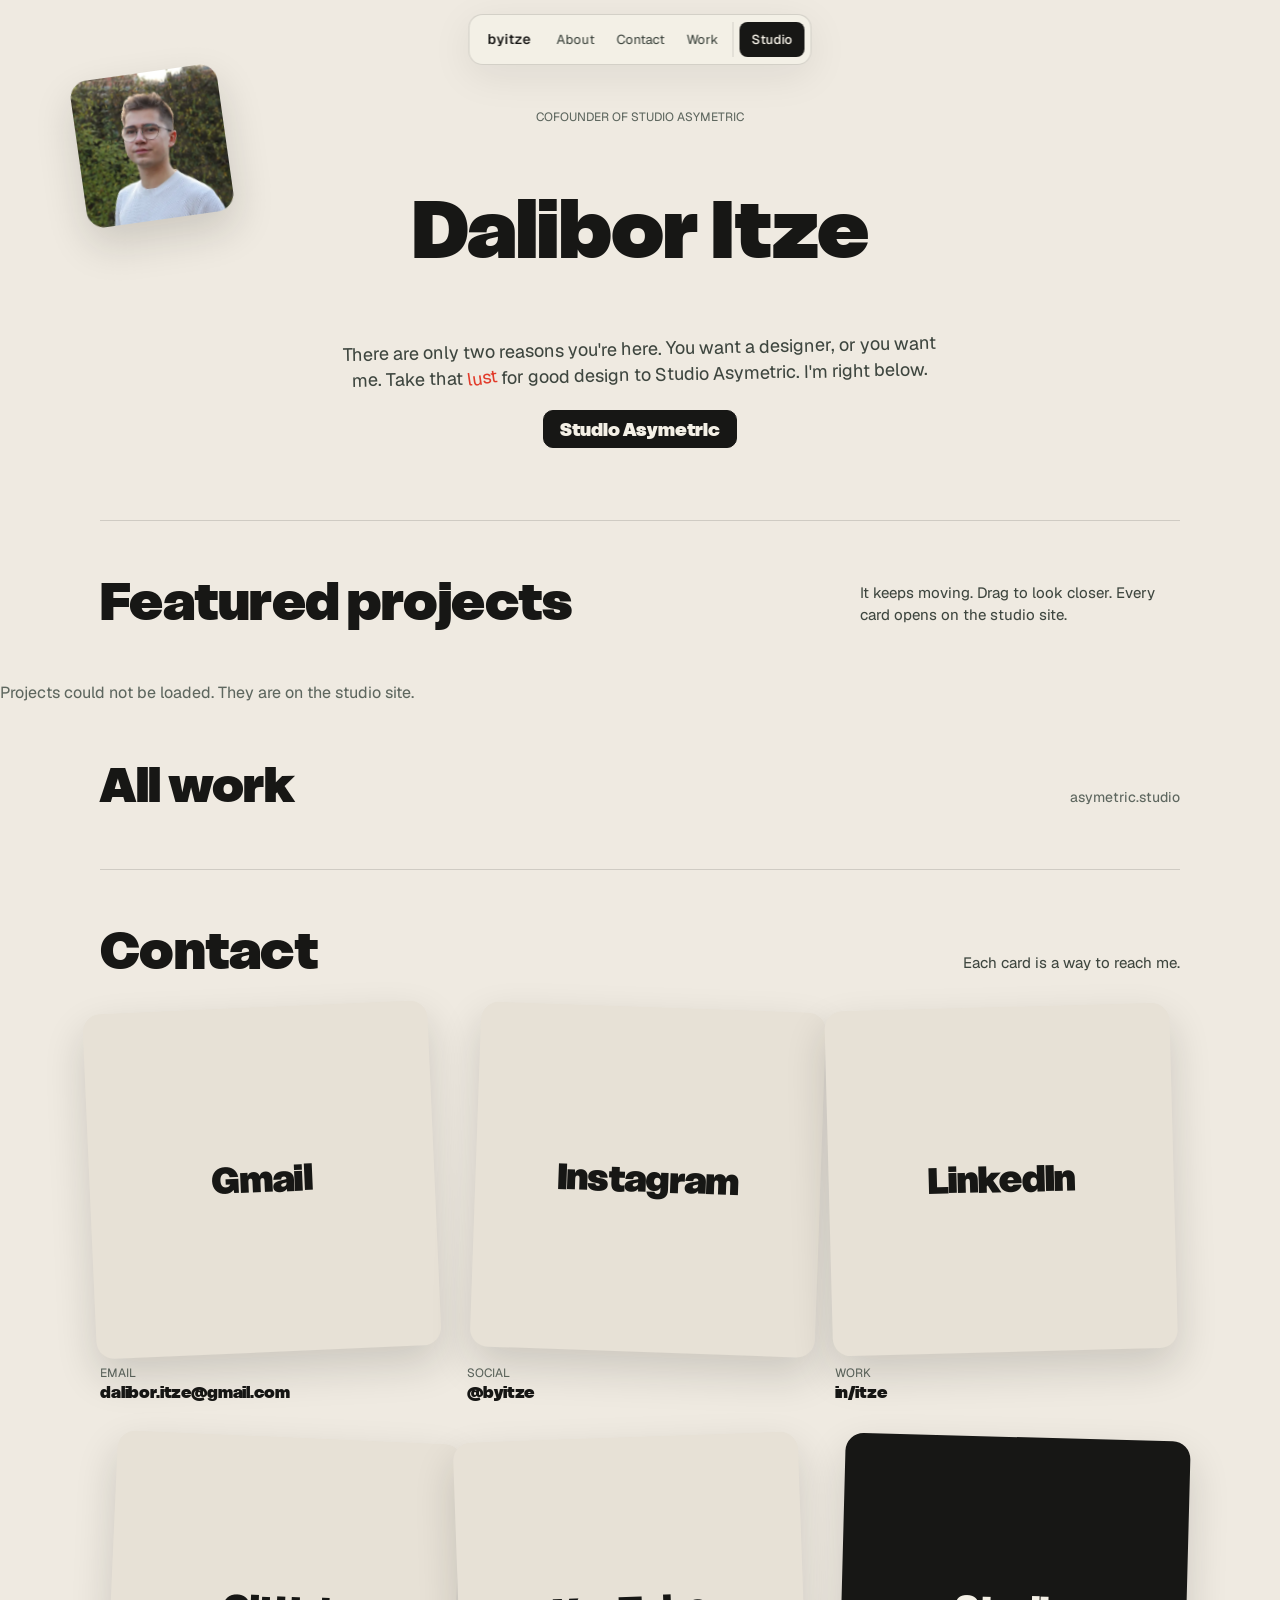
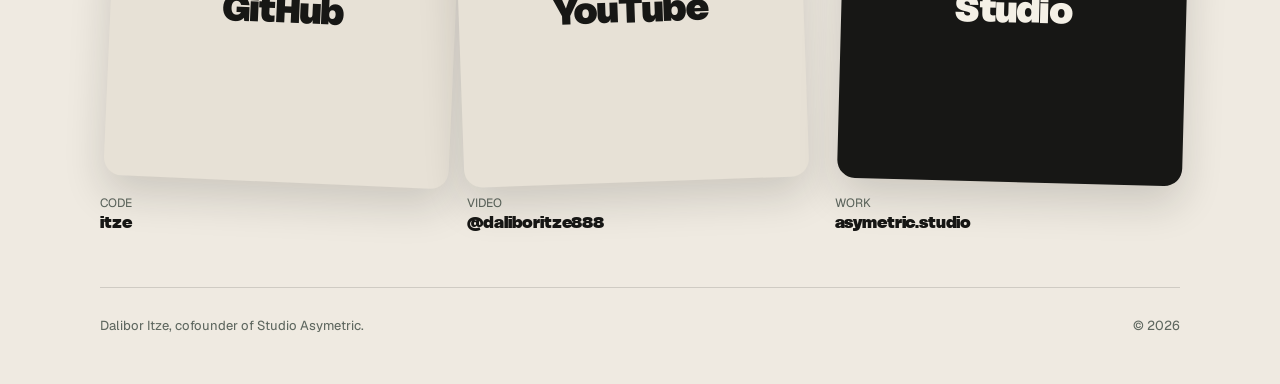
==== commit 73ea45ca: "Keep hero stickers clear of the title on smaller viewports. Use breakpoint-based sticker positions a" ====
--- a/index.html
+++ b/index.html
@@ -24,7 +24,7 @@
   <link rel="preload" href="/fonts/Delight-Black.woff2" as="font" type="font/woff2" crossorigin>
   <link rel="preload" href="/fonts/Geist-latin.woff2" as="font" type="font/woff2" crossorigin>
   <link rel="stylesheet" href="/css/lenis.css">
-  <link rel="stylesheet" href="/css/site.css?v=18">
+  <link rel="stylesheet" href="/css/site.css?v=19">
   <script type="application/ld+json">
   {
     "@context": "https://schema.org",
@@ -156,6 +156,6 @@
   </footer>
 
   <script src="/js/lenis.min.js"></script>
-  <script src="/js/site.js?v=11"></script>
+  <script src="/js/site.js?v=12"></script>
 </body>
 </html>
--- a/css/site.css
+++ b/css/site.css
@@ -186,7 +186,7 @@
   display: grid;
   place-items: center;
   margin: 10px 0 8px;
-  padding: 42px 0 28px;
+  padding: clamp(48px, 8vw, 56px) 0 clamp(32px, 6vw, 40px);
 }
 
 h1 {
@@ -202,7 +202,7 @@
 
 .stickers {
   position: absolute;
-  inset: -6% 0 -10%;
+  inset: -14% -2% -16%;
   z-index: 2;
   pointer-events: none;
 }
@@ -500,6 +500,16 @@
 
 .footer p { margin: 0; }
 
+@media (max-width: 900px) {
+  .hero-stage {
+    padding: clamp(56px, 14vw, 72px) 0 clamp(40px, 10vw, 52px);
+  }
+
+  .stickers {
+    inset: -20% -6% -22%;
+  }
+}
+
 @media (max-width: 800px) {
   .block-head { grid-template-columns: 1fr; }
   .block-head p { justify-self: start; }
@@ -513,6 +523,8 @@
   .brand { padding: 8px; }
   .nav-links a { padding: 8px 7px; }
   .nav-studio { padding: 8px 10px; }
+  .hero-stage { padding: 64px 0 48px; }
+  .stickers { inset: -26% -10% -28%; }
   .footer { flex-direction: column; }
 }
 
